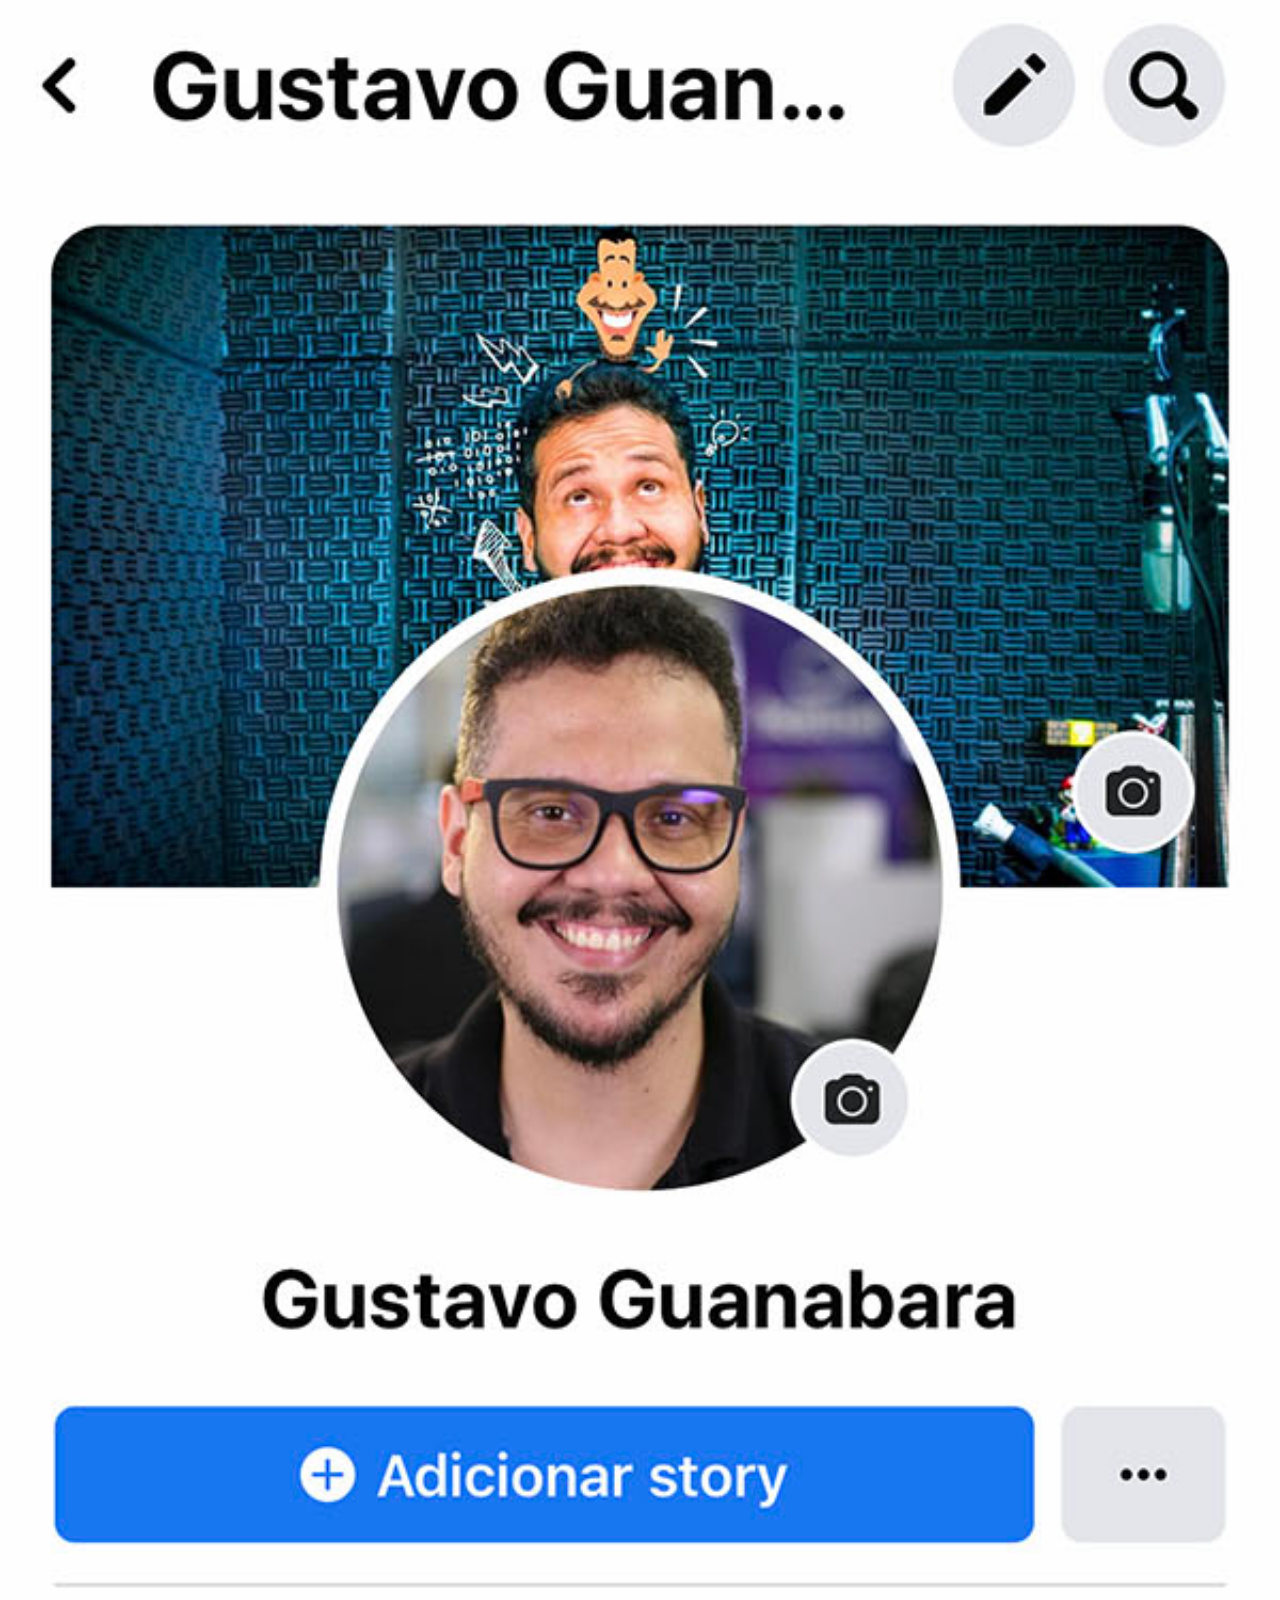
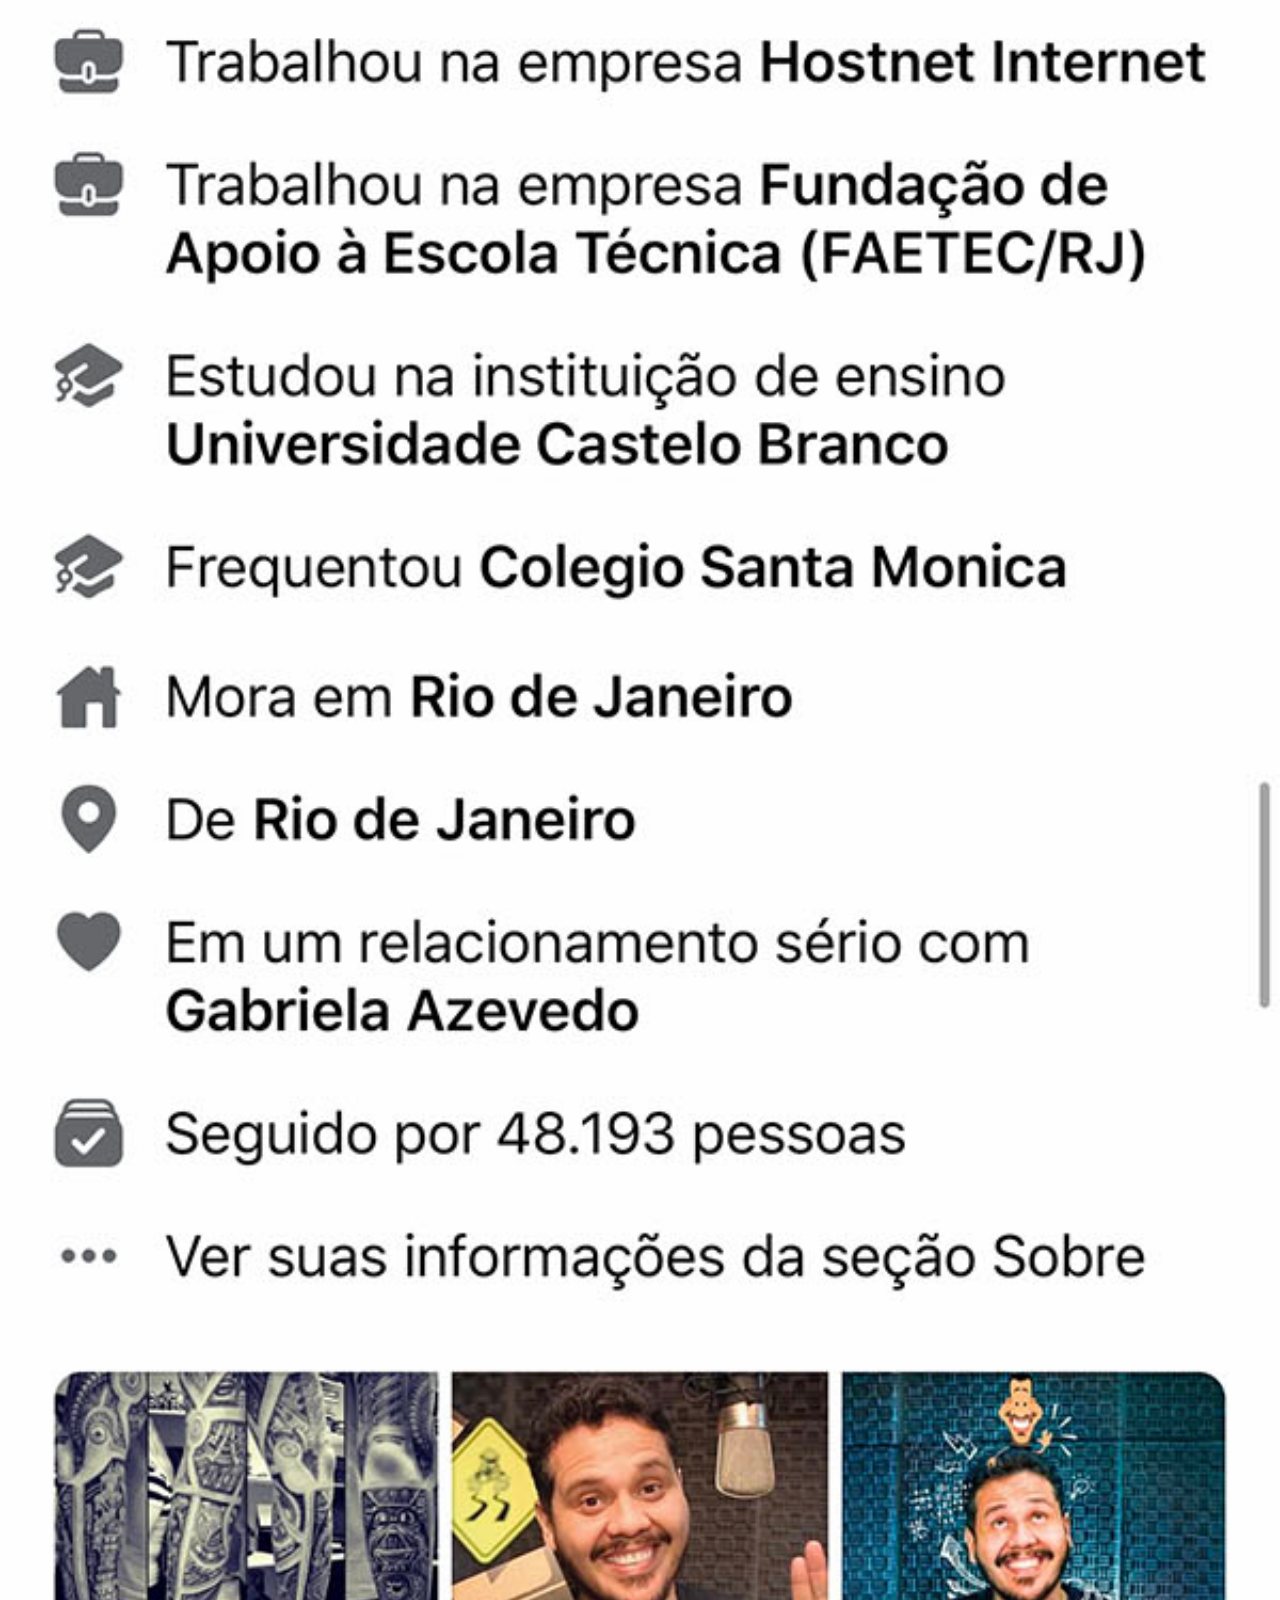
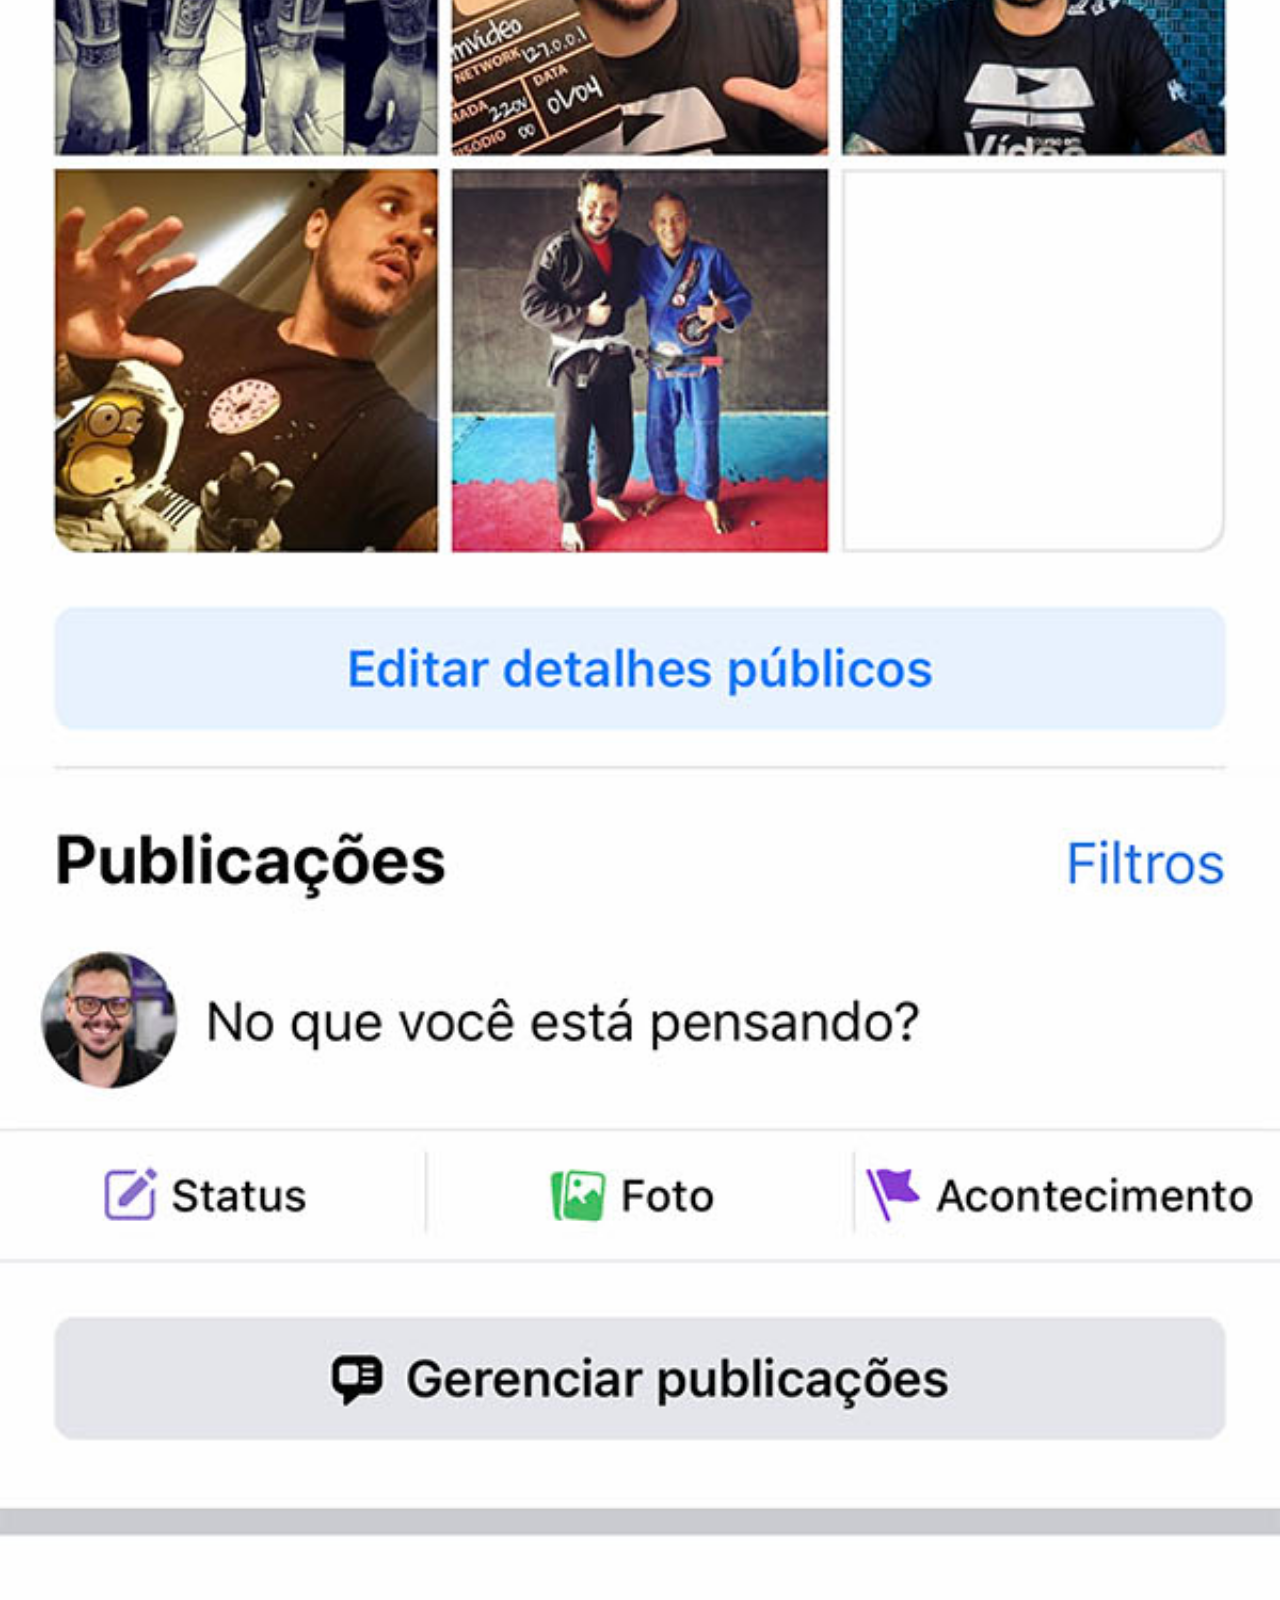
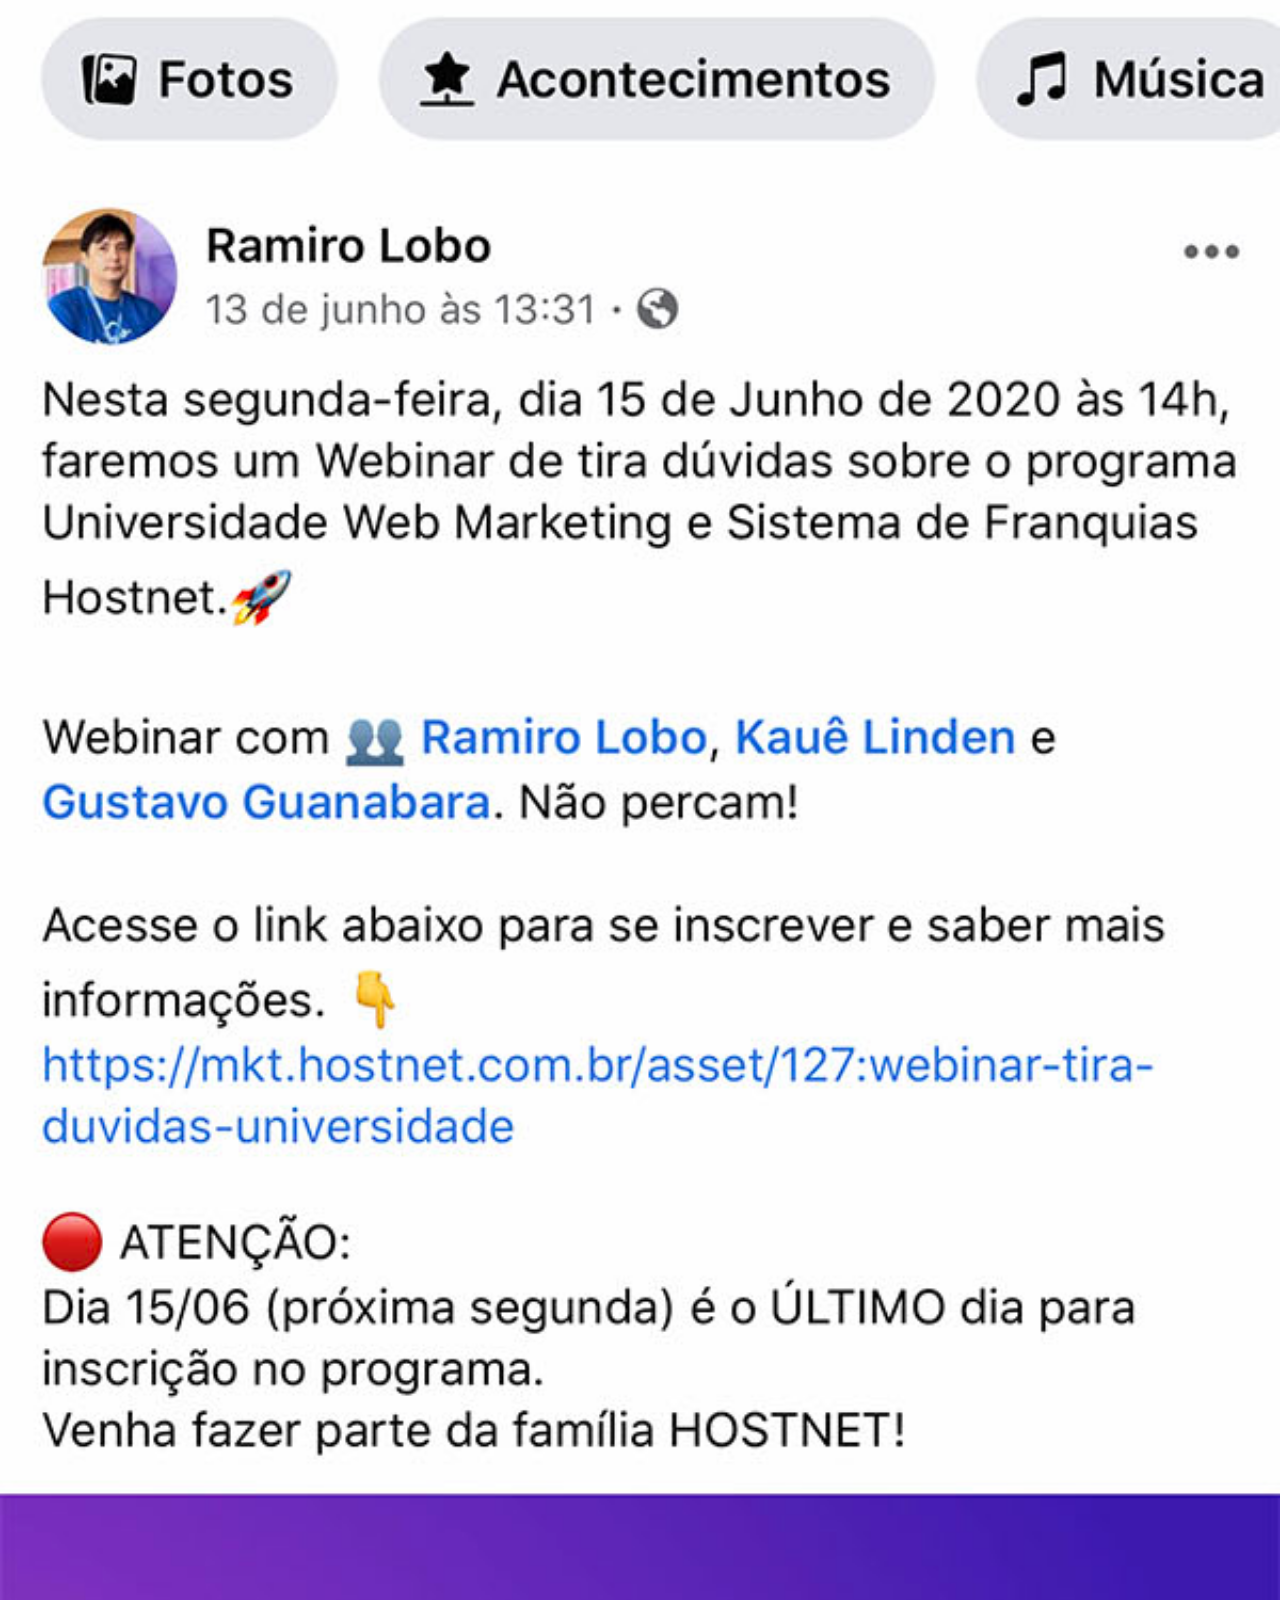
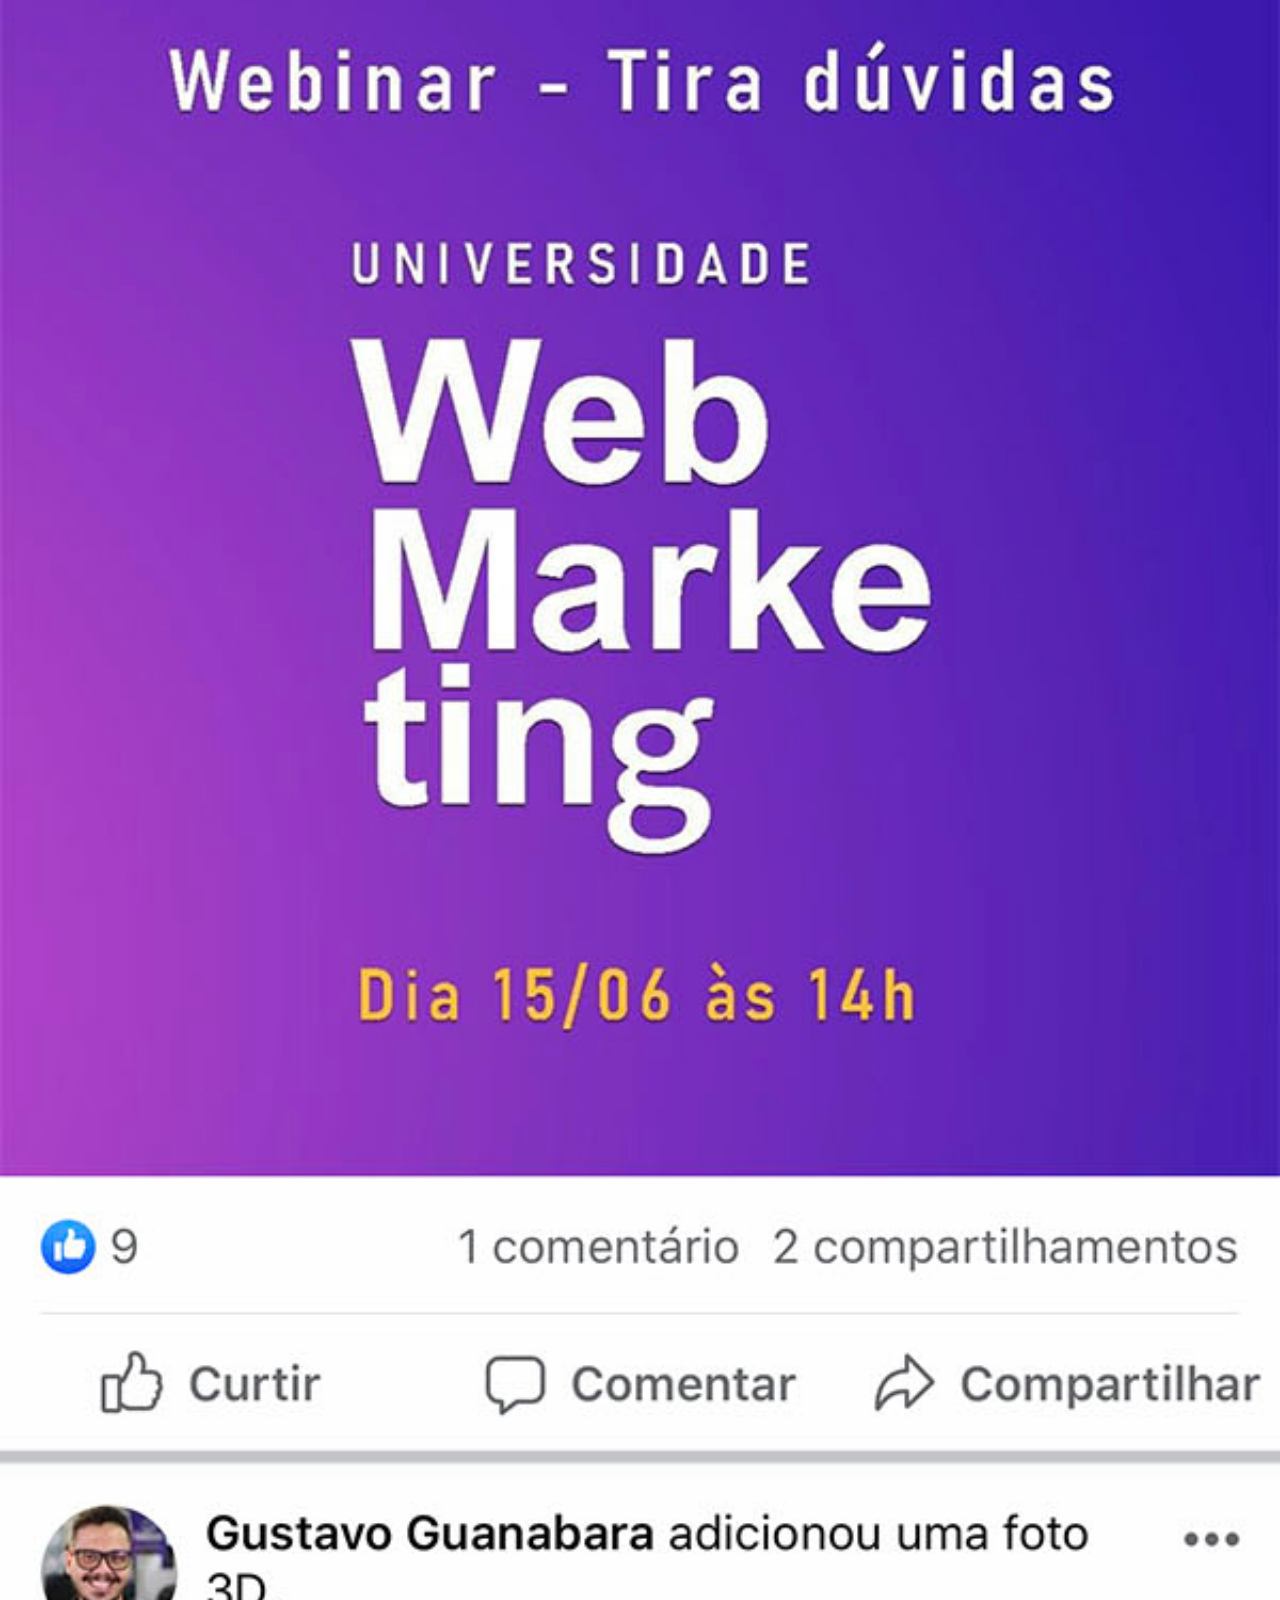
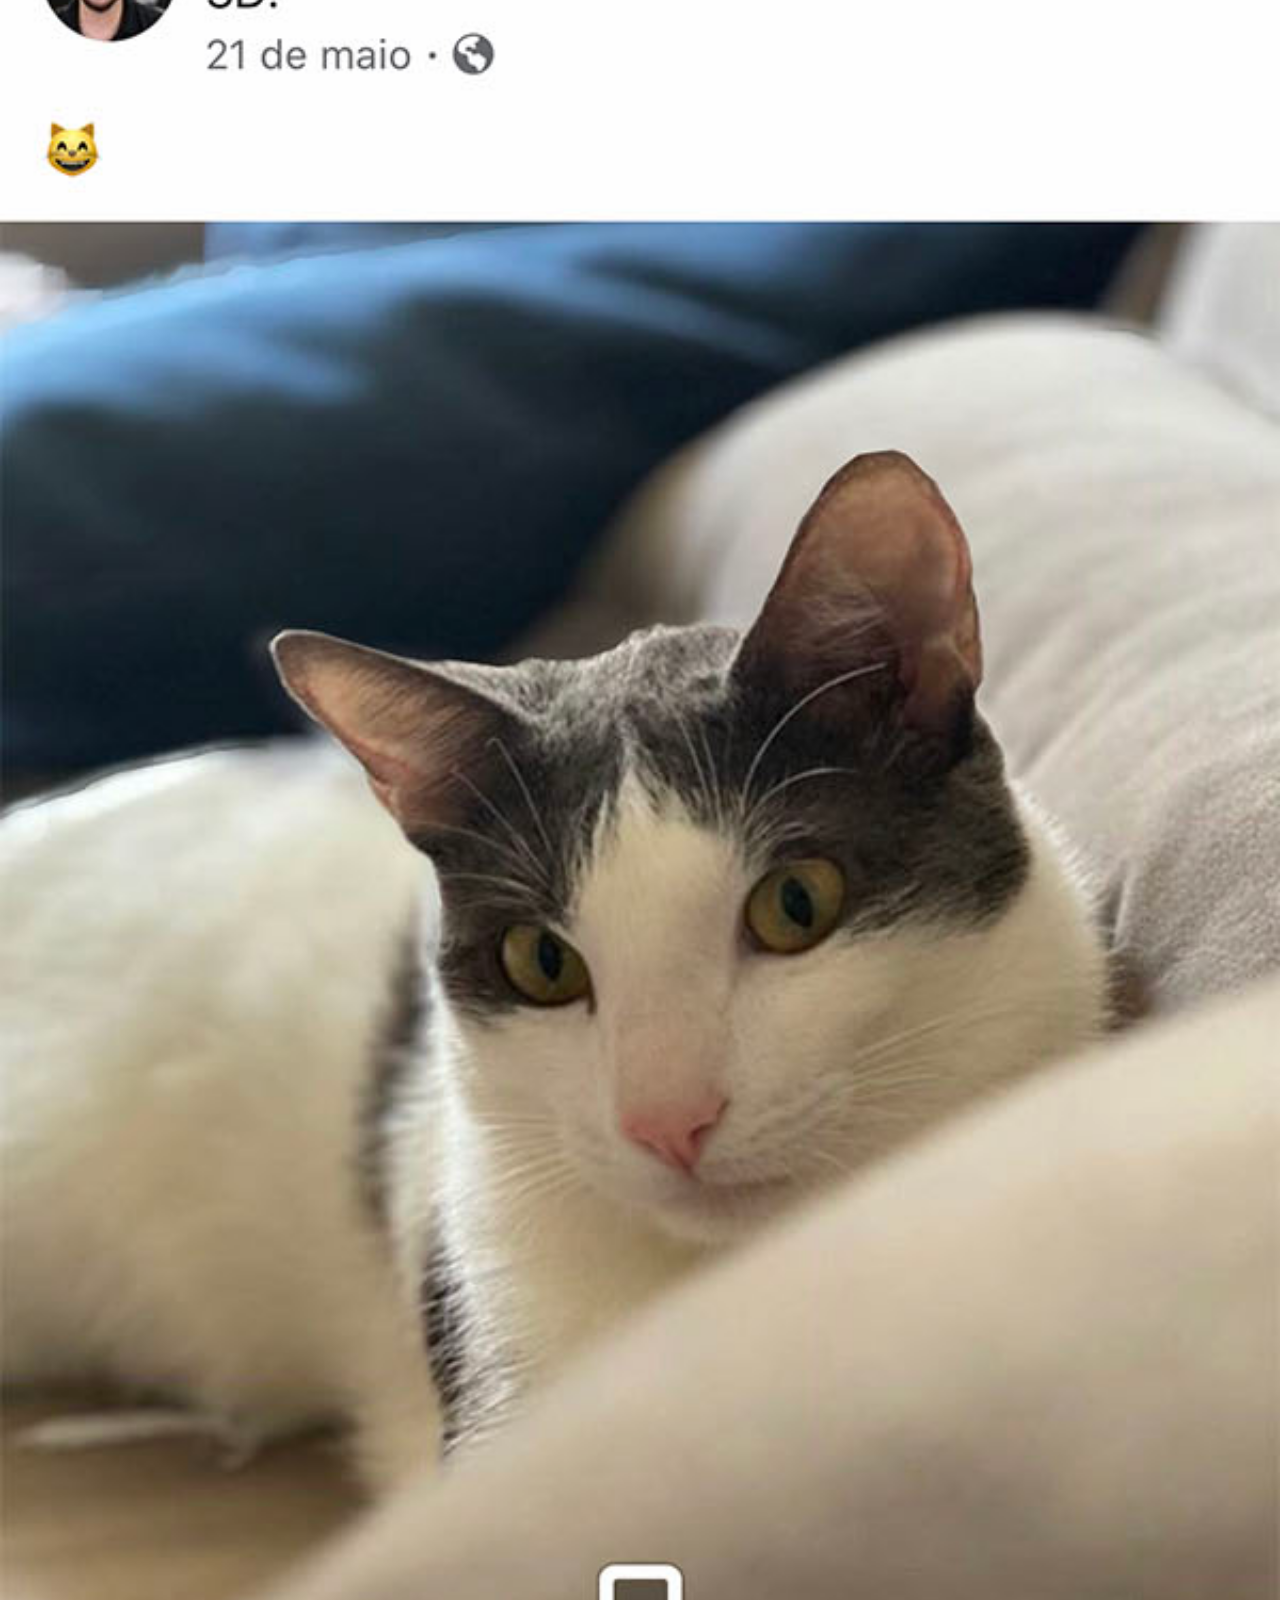
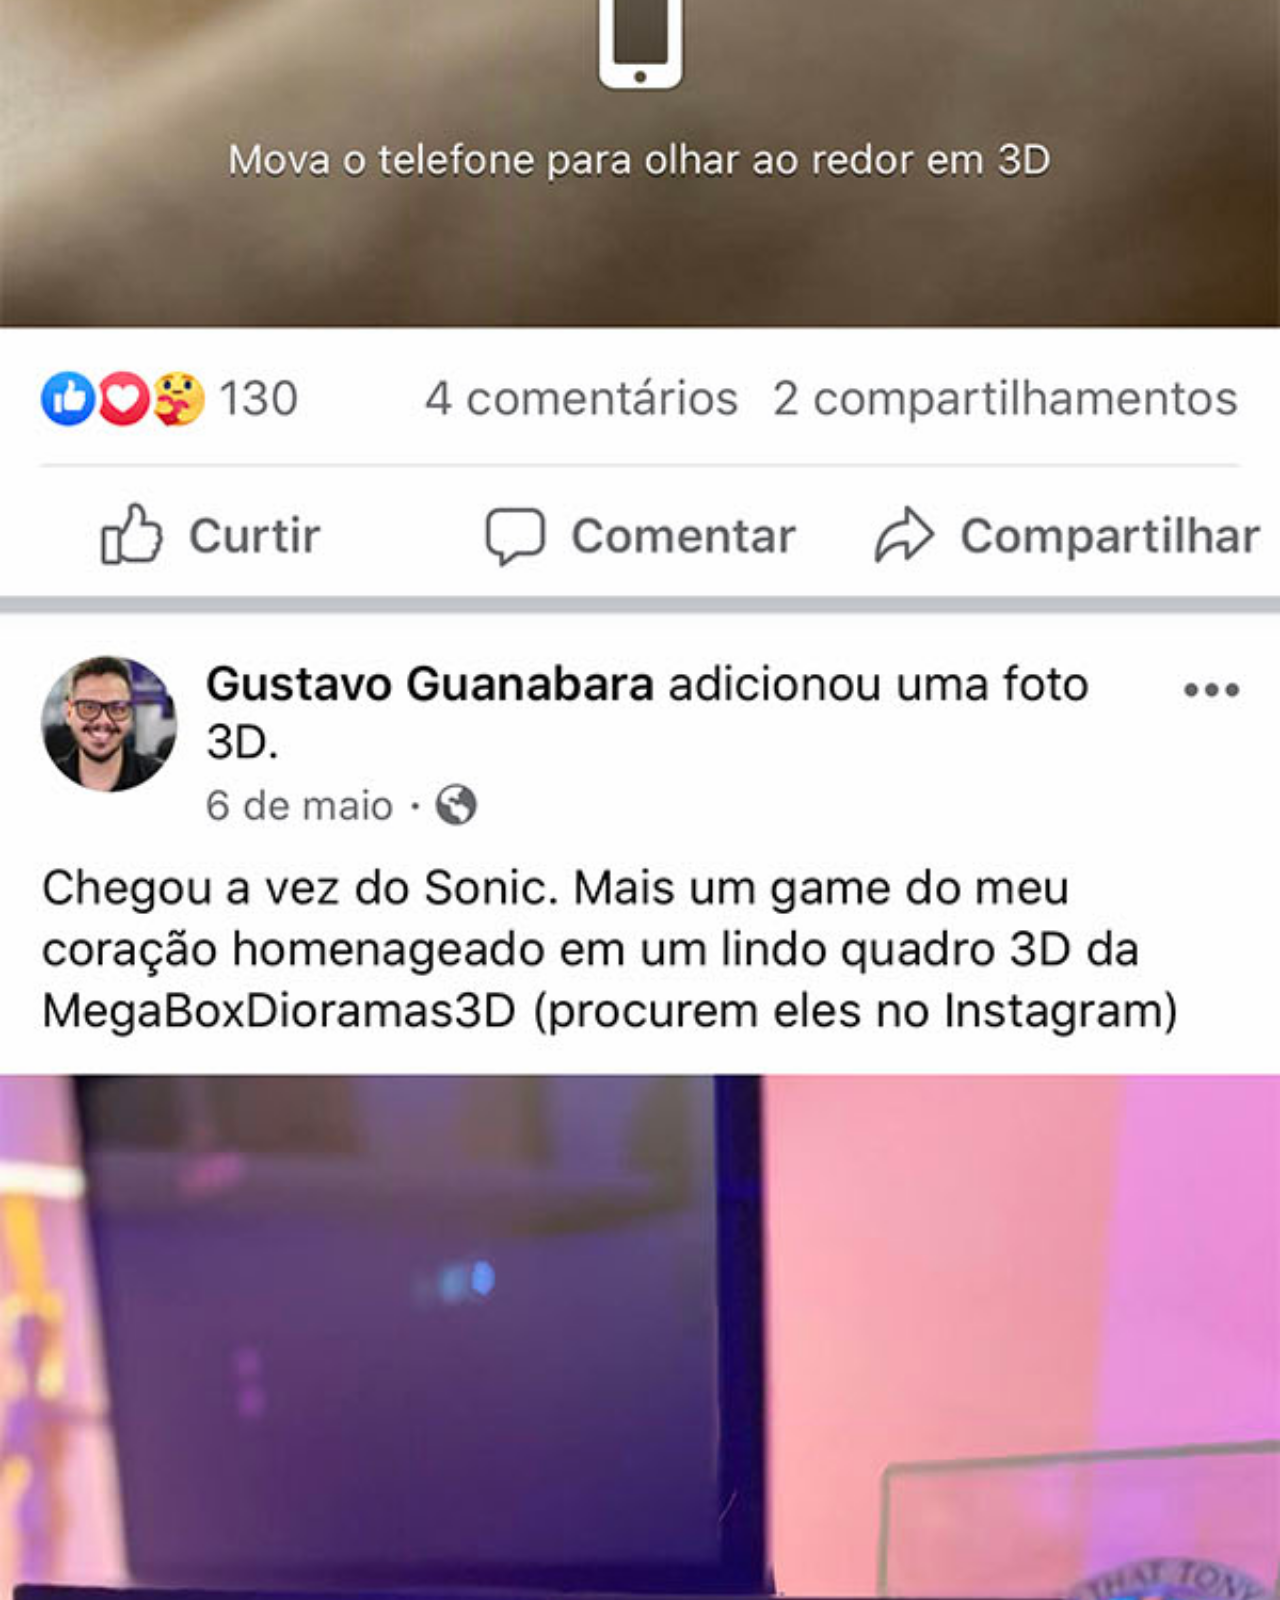
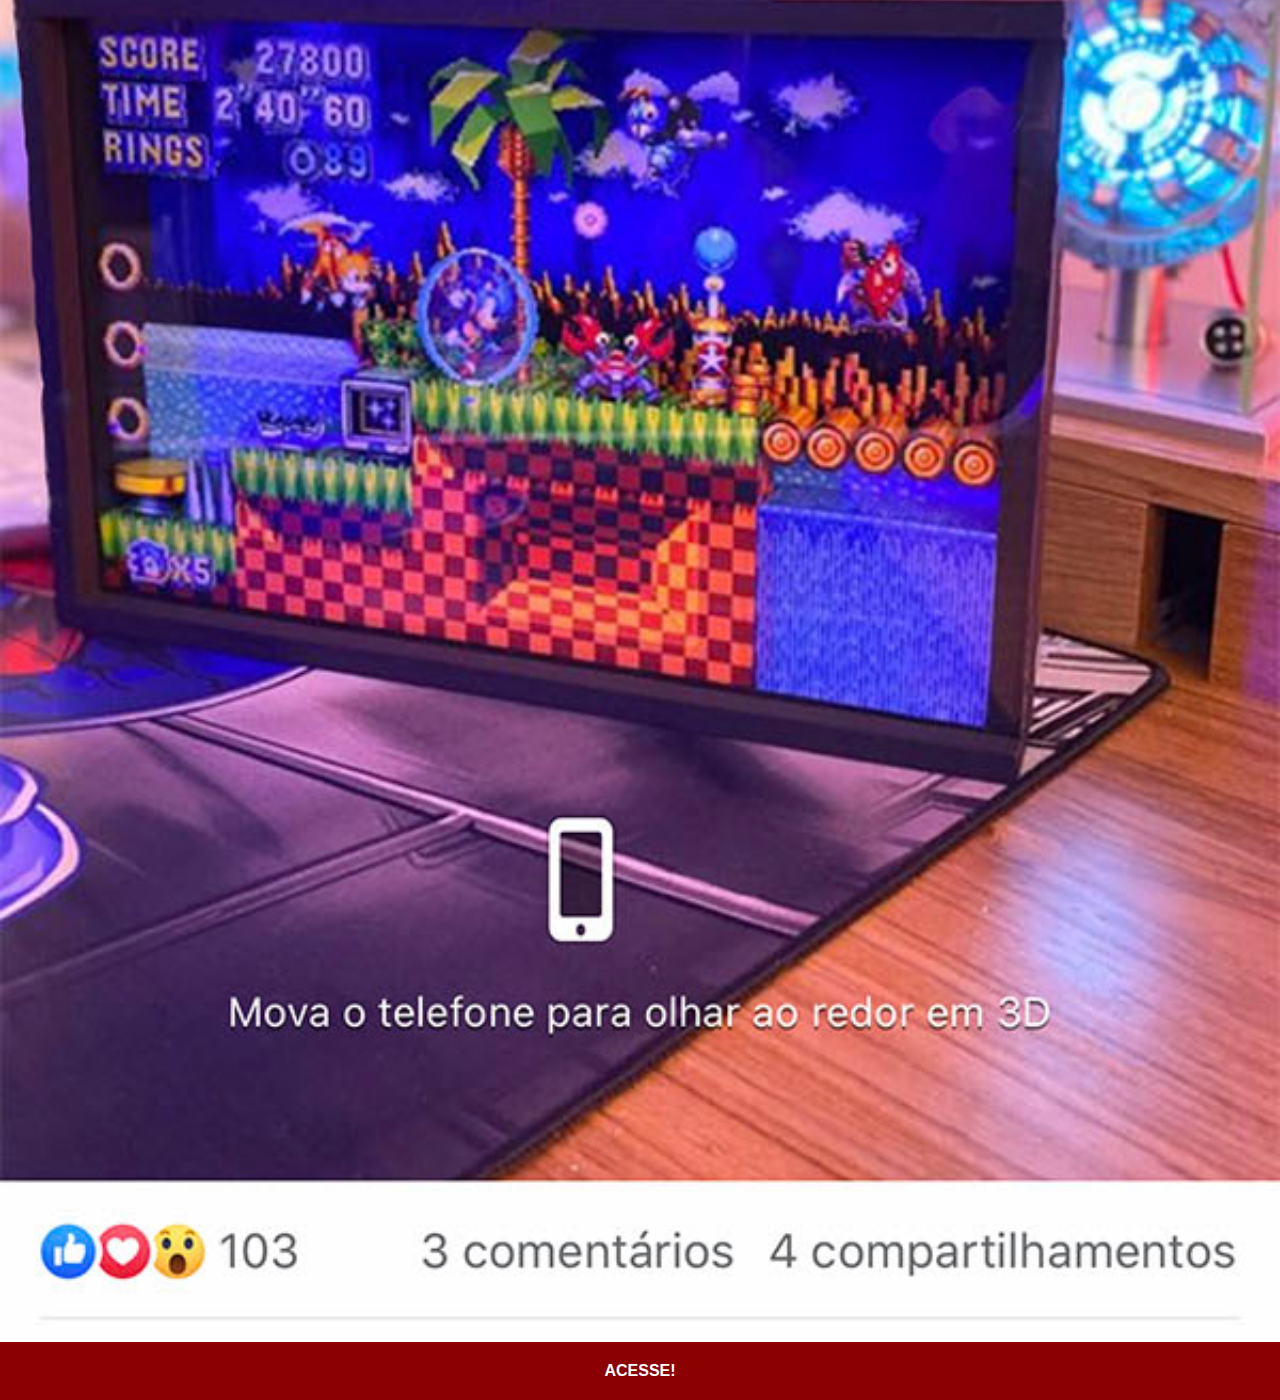
==== facebook.html @ 1ba98364 "criada as páginas das redes sociais, e o arquivo css social.css destas páginas" ====
<!DOCTYPE html>
<html lang="pt-br">
<head>
    <meta charset="UTF-8">
    <meta http-equiv="X-UA-Compatible" content="IE=edge">
    <meta name="viewport" content="width=device-width, initial-scale=1.0">
    <title>Facebook</title>

    <link rel="stylesheet" href="estilos/social.css">
</head>
<body>
    <img src="imagens/tela-facebook.jpg" alt="Tela Facebook">
    <a href="https://www.facebook.com/search/top?q=gustavo%20guanabara" target="_blank">Acesse!</a>
</body>
</html>
---- estilos/social.css ----
@charset "UTF-8";

* {
    margin: 0;
    padding: 0;
    font-family: Arial, Helvetica, sans-serif;
}

/* Esconde a barra de rolagem */
::-webkit-scrollbar {
    width: 0px;
    height: 0px;
}

img{
    width: 100vw;

}

a {
    display: block;
    background-color: darkred;
    color: white;
    padding: 20px;
    text-align: center;
    font-weight: bolder;
    text-transform: uppercase;
    text-decoration: none;
}

a:hover {
    background-color: red;
}
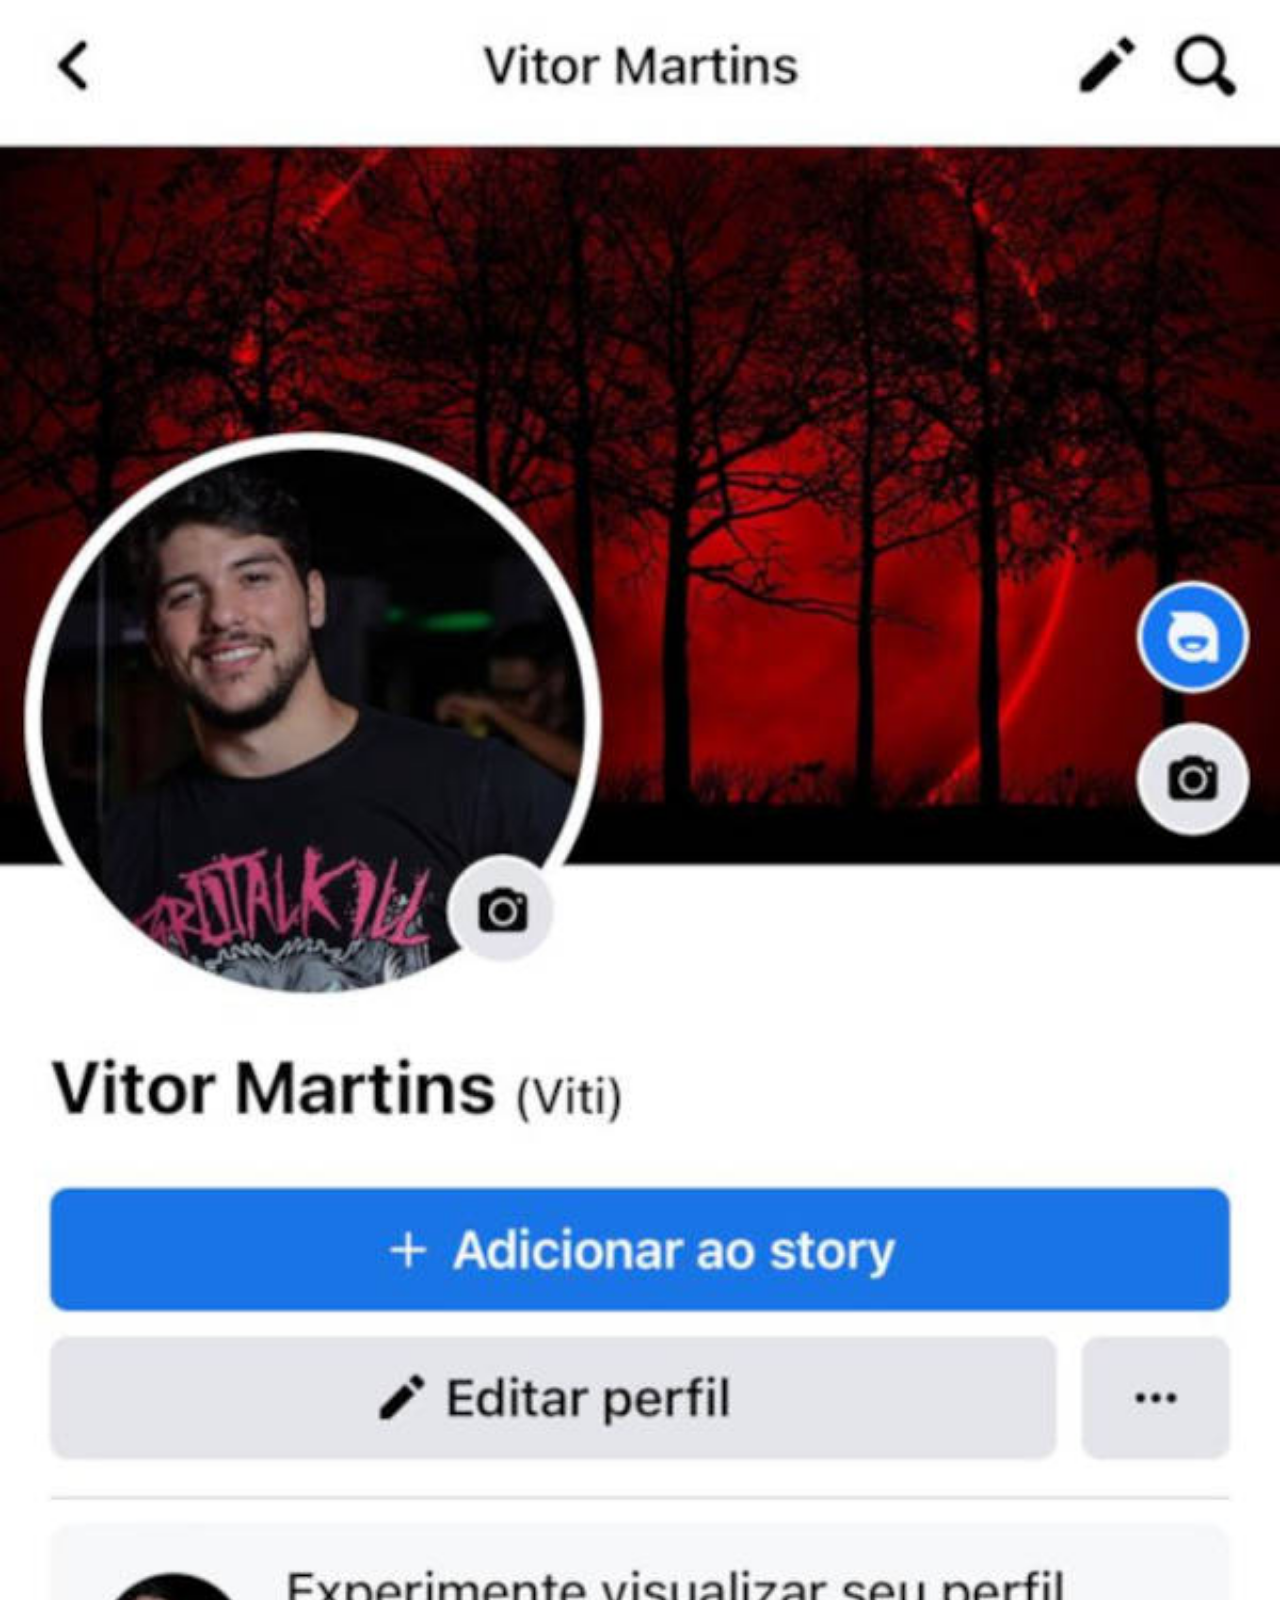
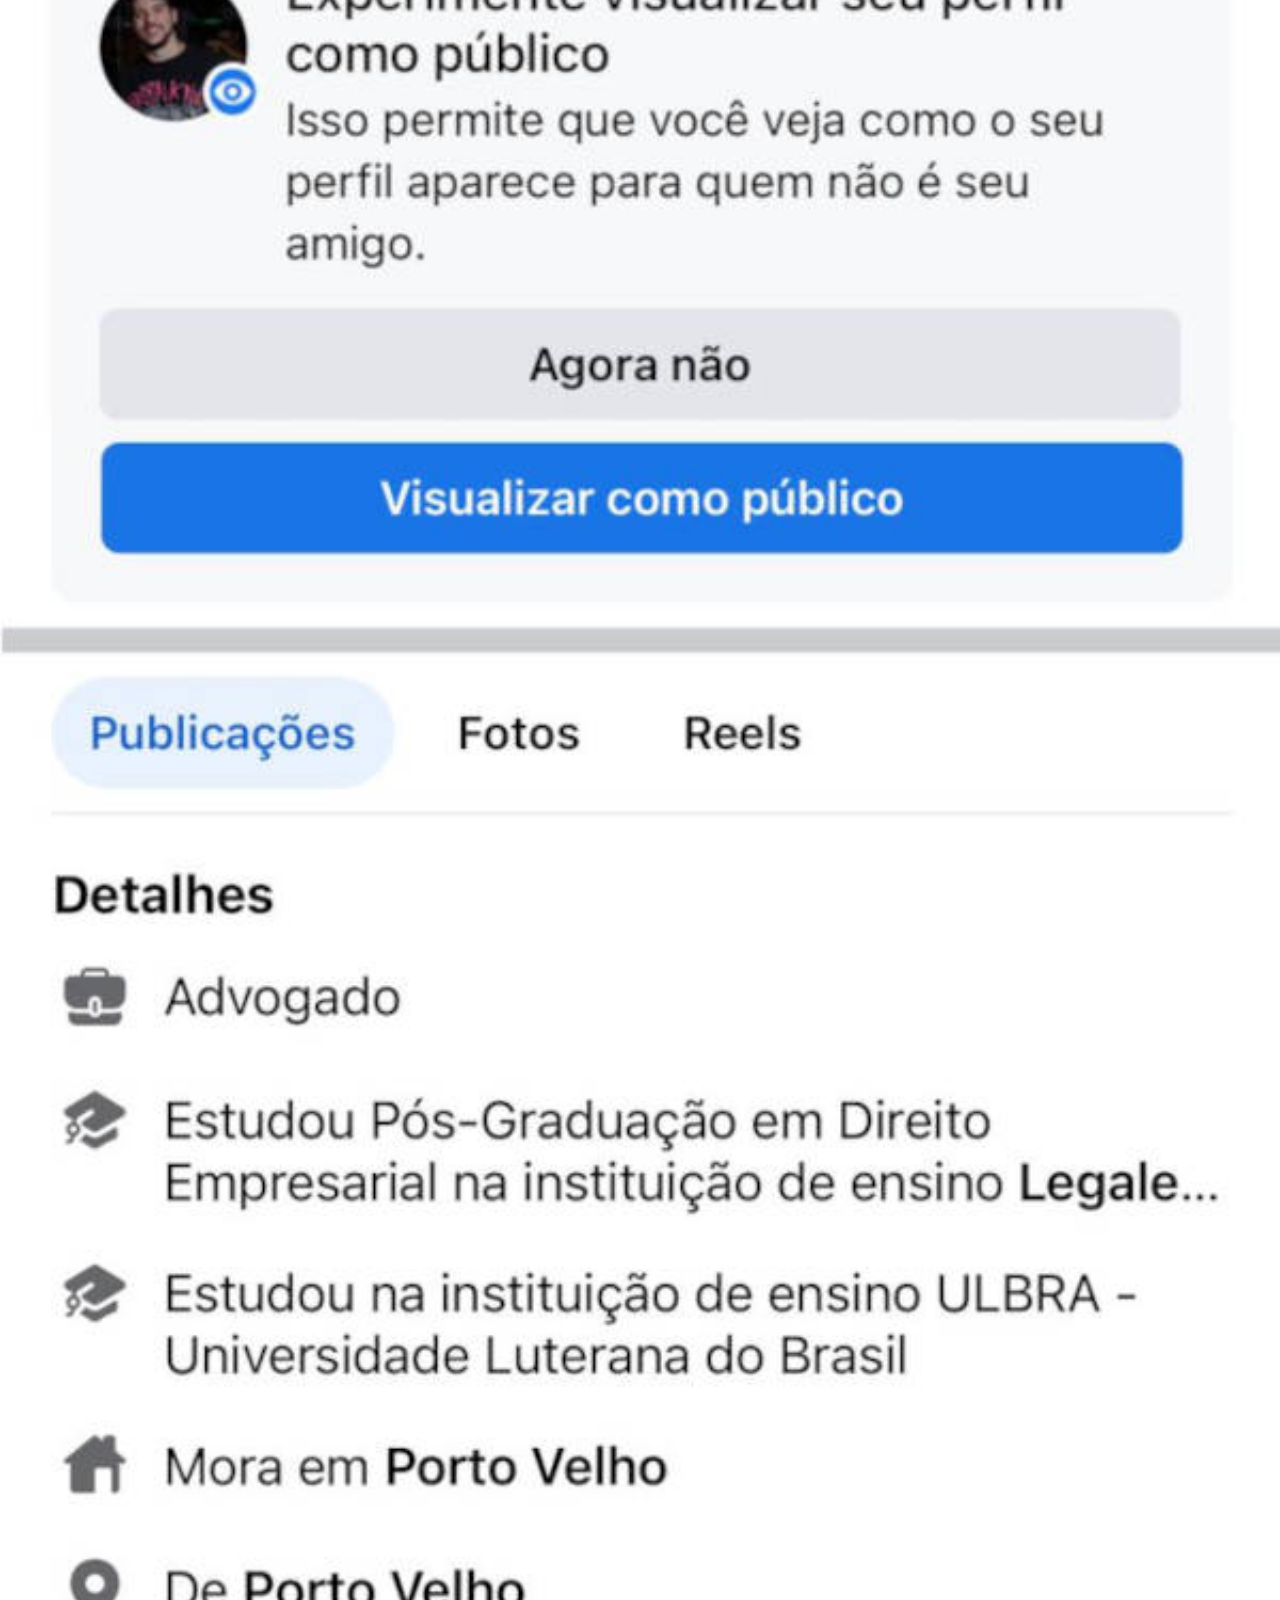
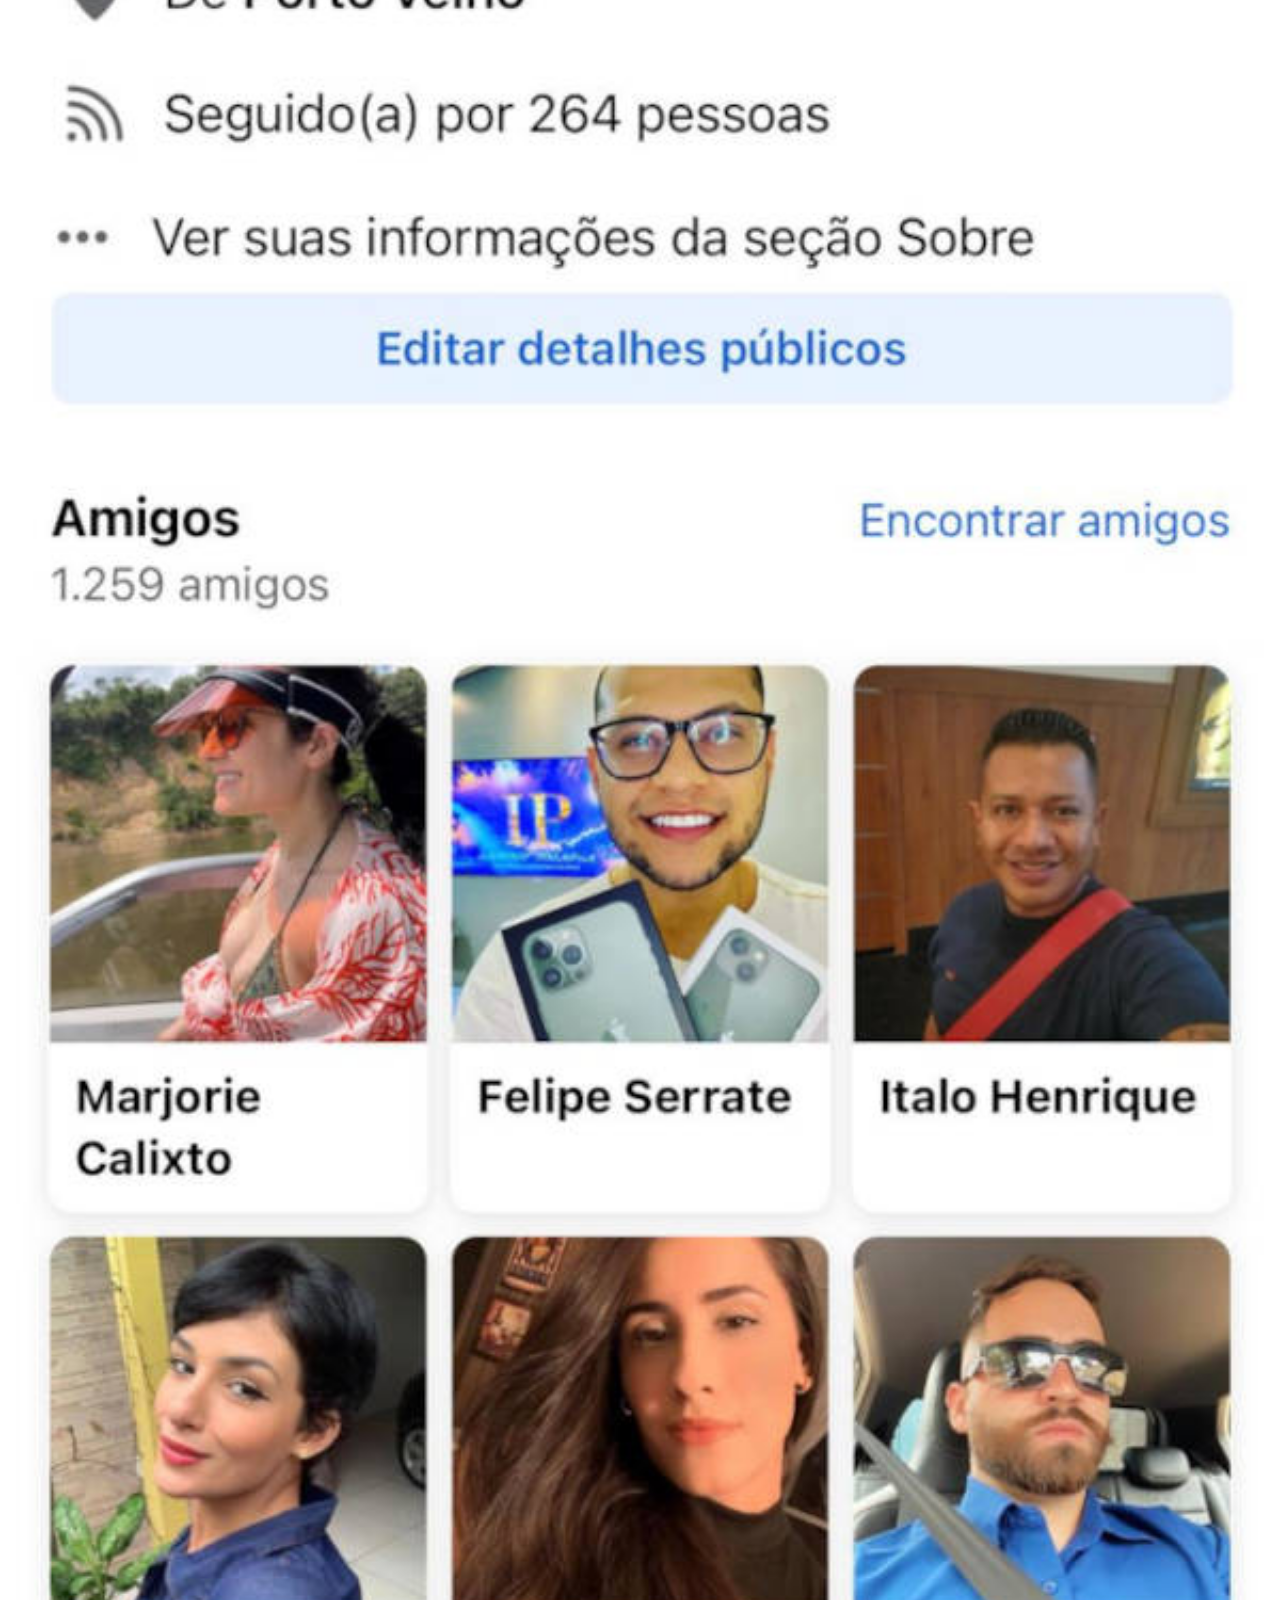
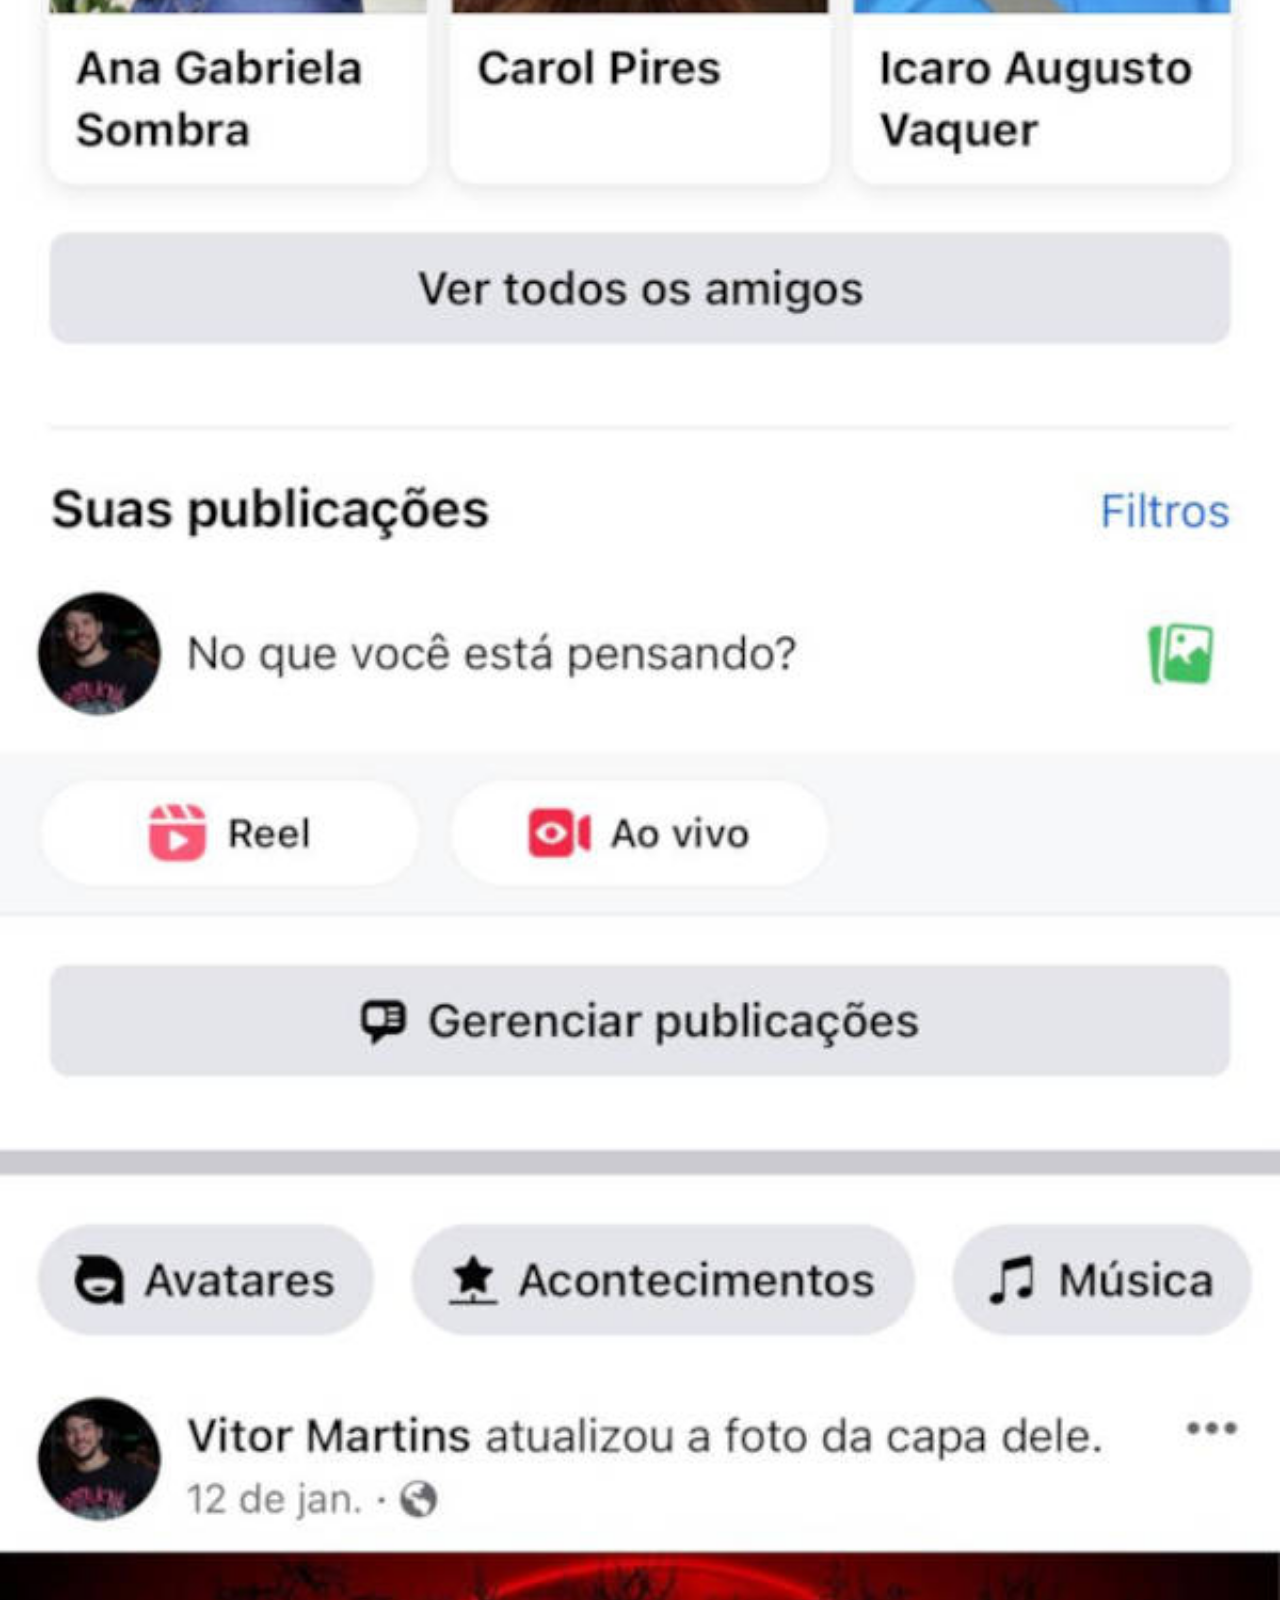
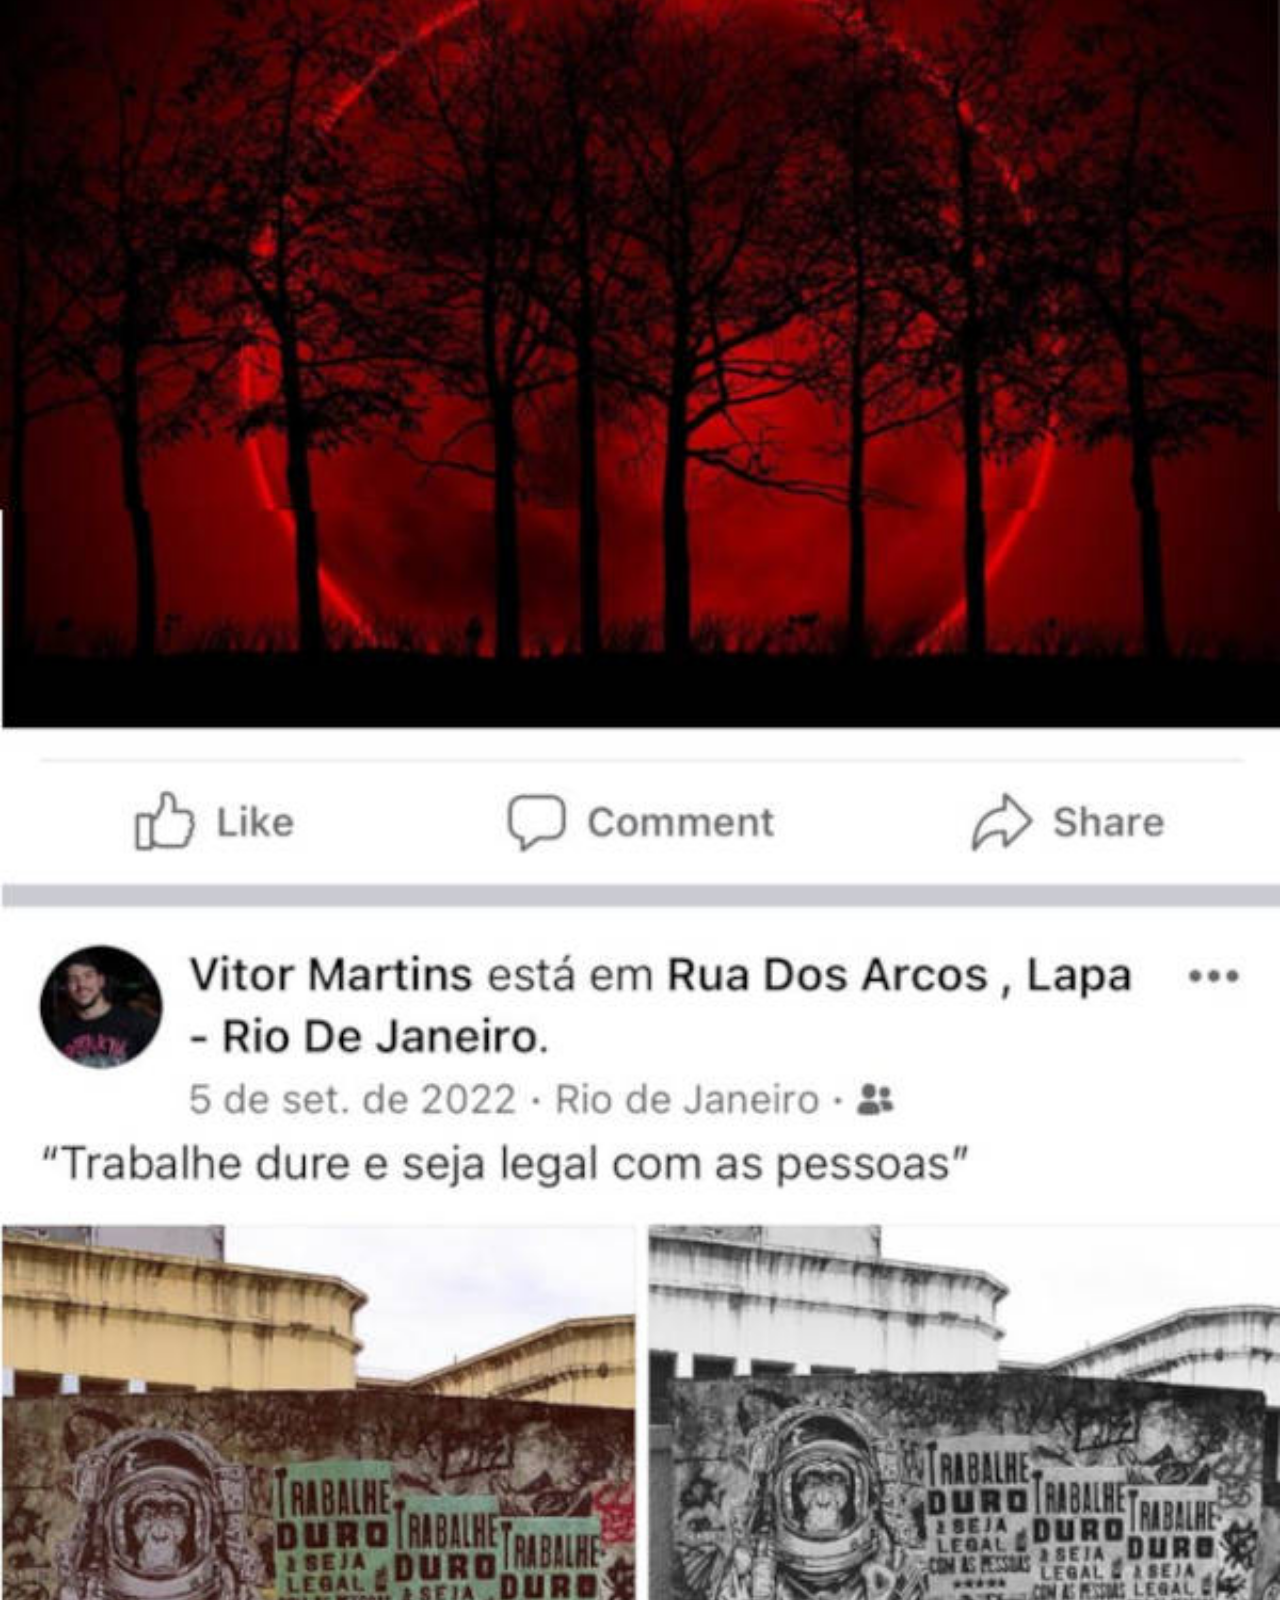
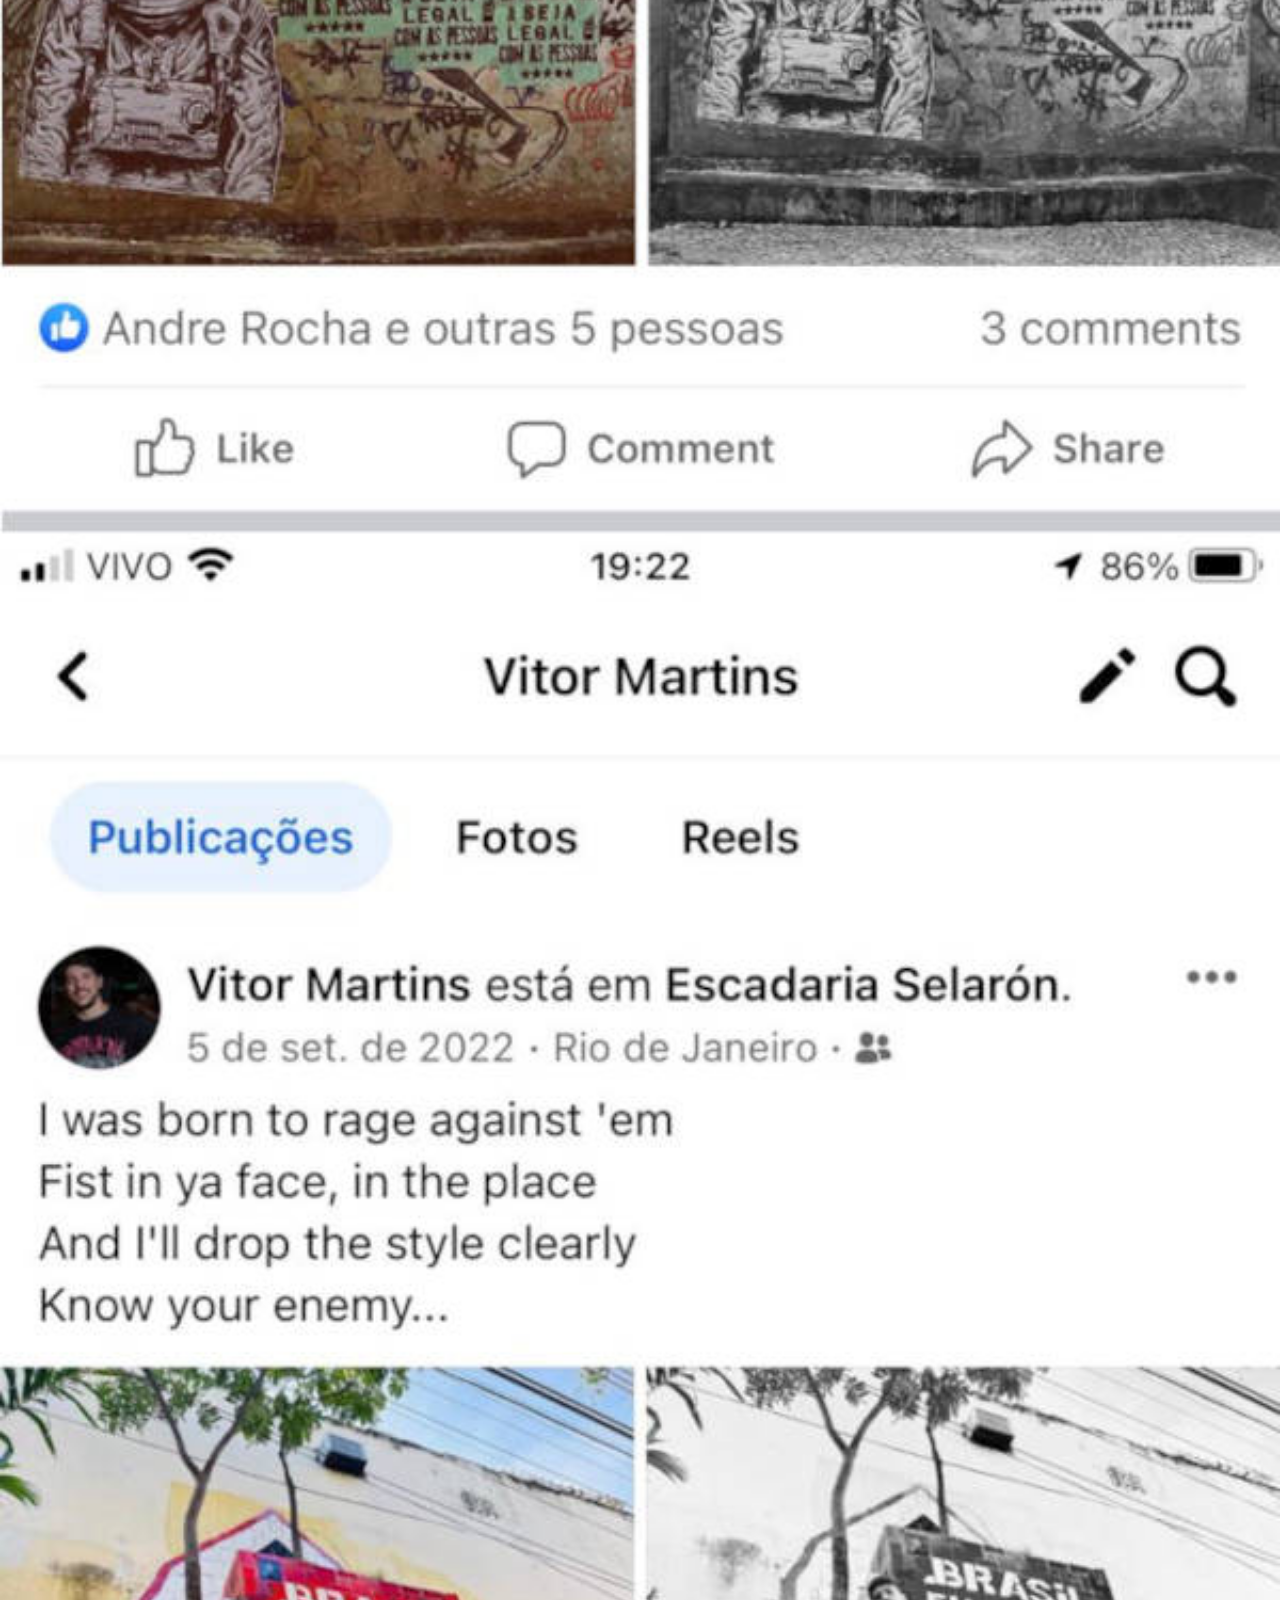
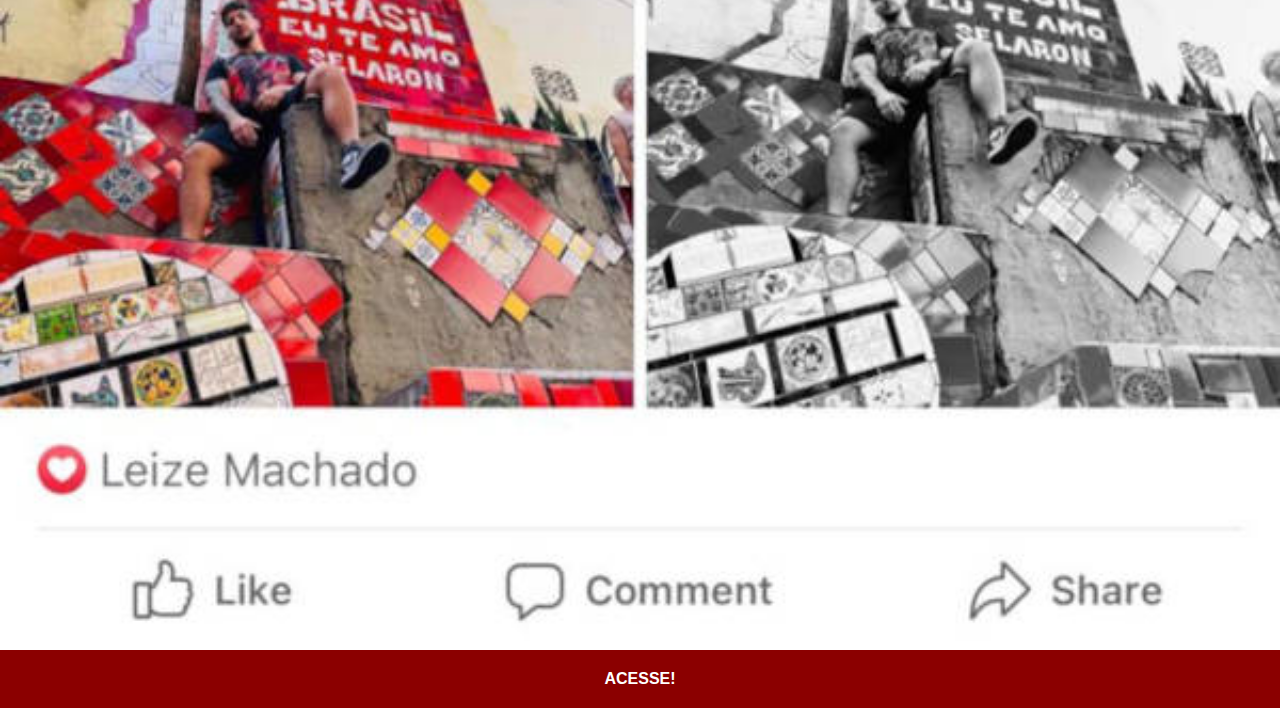
==== commit ae0b3db3: "adicionado as imagens das minhas redes sociais" ====
--- a/facebook.html
+++ b/facebook.html
@@ -9,7 +9,7 @@
     <link rel="stylesheet" href="estilos/social.css">
 </head>
 <body>
-    <img src="imagens/tela-facebook.jpg" alt="Tela Facebook">
-    <a href="https://www.facebook.com/search/top?q=gustavo%20guanabara" target="_blank">Acesse!</a>
+    <img src="imagens/tela-facebook.jpeg" alt="Tela Facebook">
+    <a href="https://www.facebook.com/vitor.masterr" target="_blank">Acesse!</a>
 </body>
 </html>